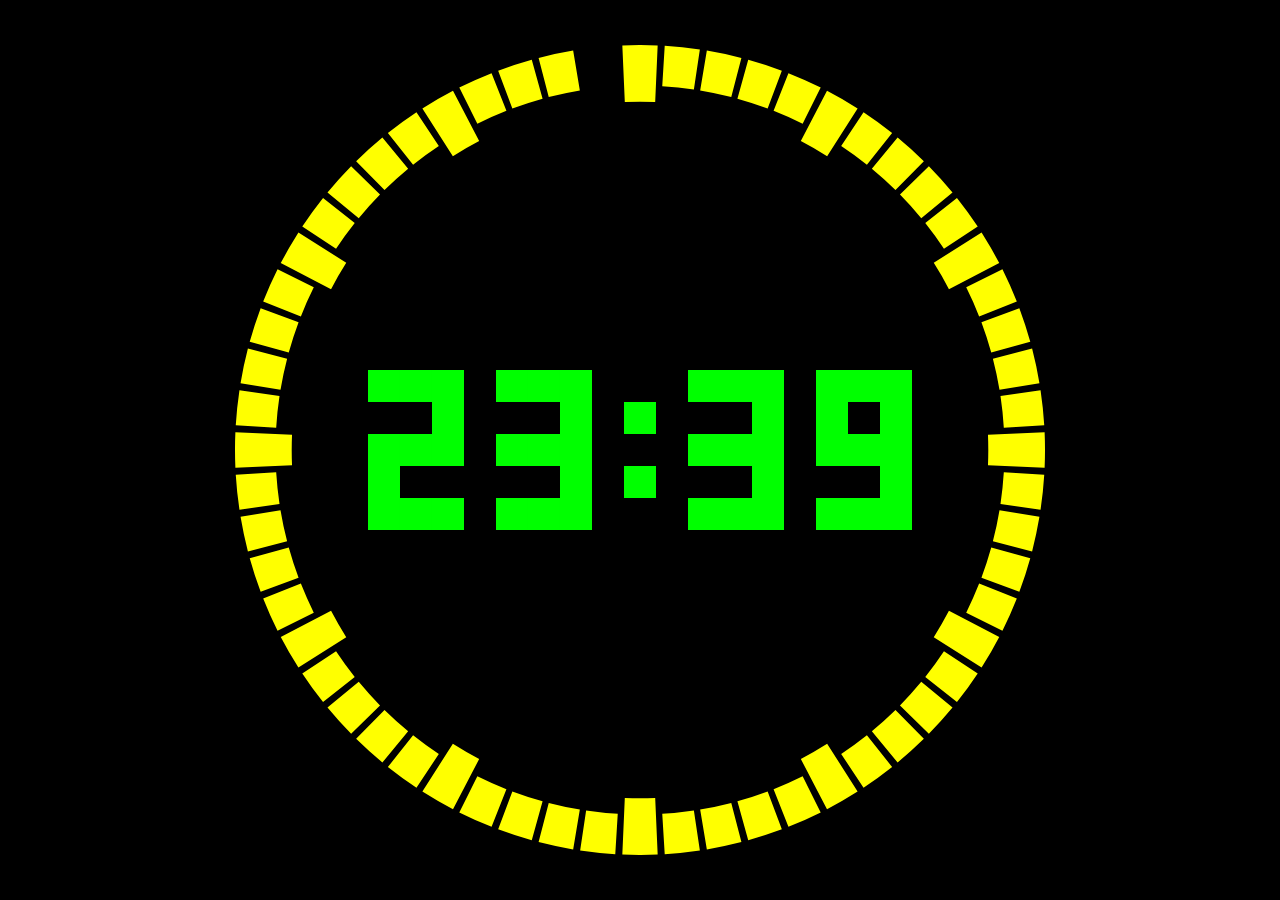
==== v2/index.html @ 7b27482a "feat: implement pixel clock v2 Analog-digital hybrid clock with a circular seconds indicator, built " ====
<!DOCTYPE html>
<html>

<head>
    <link rel="stylesheet" type="text/css" href="style.css" />
    <title>Clock</title>
</head>

<body>
    <canvas id="canvas"></canvas>
    <script src="main.js"></script>
</body>

</html>
---- v2/style.css ----
body {
    background-color: #000000;
}

canvas {
    position: absolute;
    margin: auto;
    top: 0;
    bottom: 0;
    left: 0;
    right: 0;
}
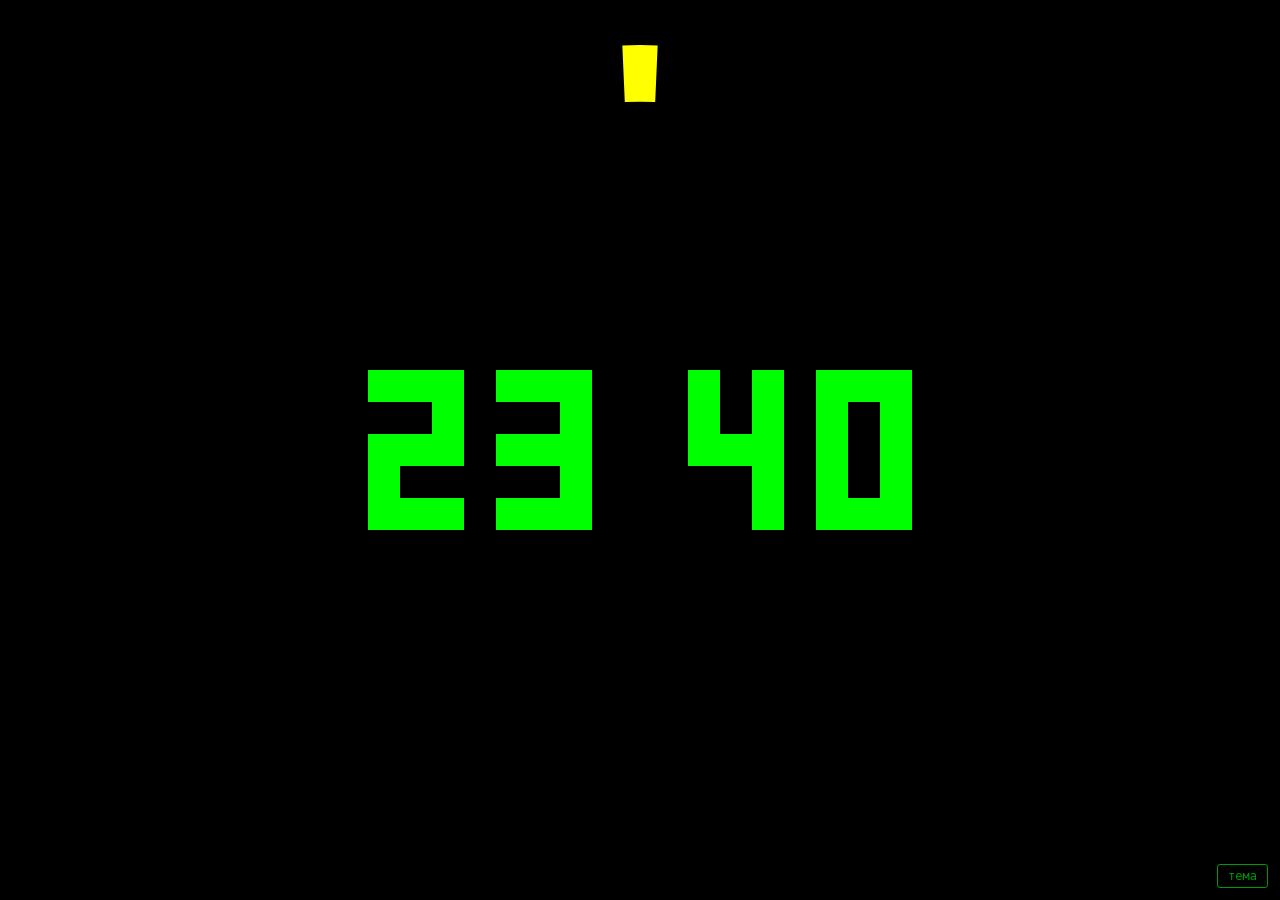
==== commit 4e3852b2: "refactor: extract shared digit rendering and theme system - Move the 3x5 digit segment patterns and " ====
--- a/v2/index.html
+++ b/v2/index.html
@@ -1,13 +1,17 @@
 <!DOCTYPE html>
-<html>
+<html lang="ru">
 
 <head>
+    <meta charset="UTF-8" />
+    <meta name="viewport" content="width=device-width, initial-scale=1.0" />
     <link rel="stylesheet" type="text/css" href="style.css" />
-    <title>Clock</title>
+    <title>Pixel Clock — v2</title>
 </head>
 
 <body>
-    <canvas id="canvas"></canvas>
+    <canvas id="canvas" role="img" aria-label="Часы с секундной шкалой по окружности">Текущее время</canvas>
+    <script src="../shared/digits.js"></script>
+    <script src="../shared/theme.js"></script>
     <script src="main.js"></script>
 </body>
 
--- a/v2/style.css
+++ b/v2/style.css
@@ -1,5 +1,7 @@
+@import url("../shared/theme.css");
+
 body {
-    background-color: #000000;
+    background-color: var(--bg-color);
 }
 
 canvas {
